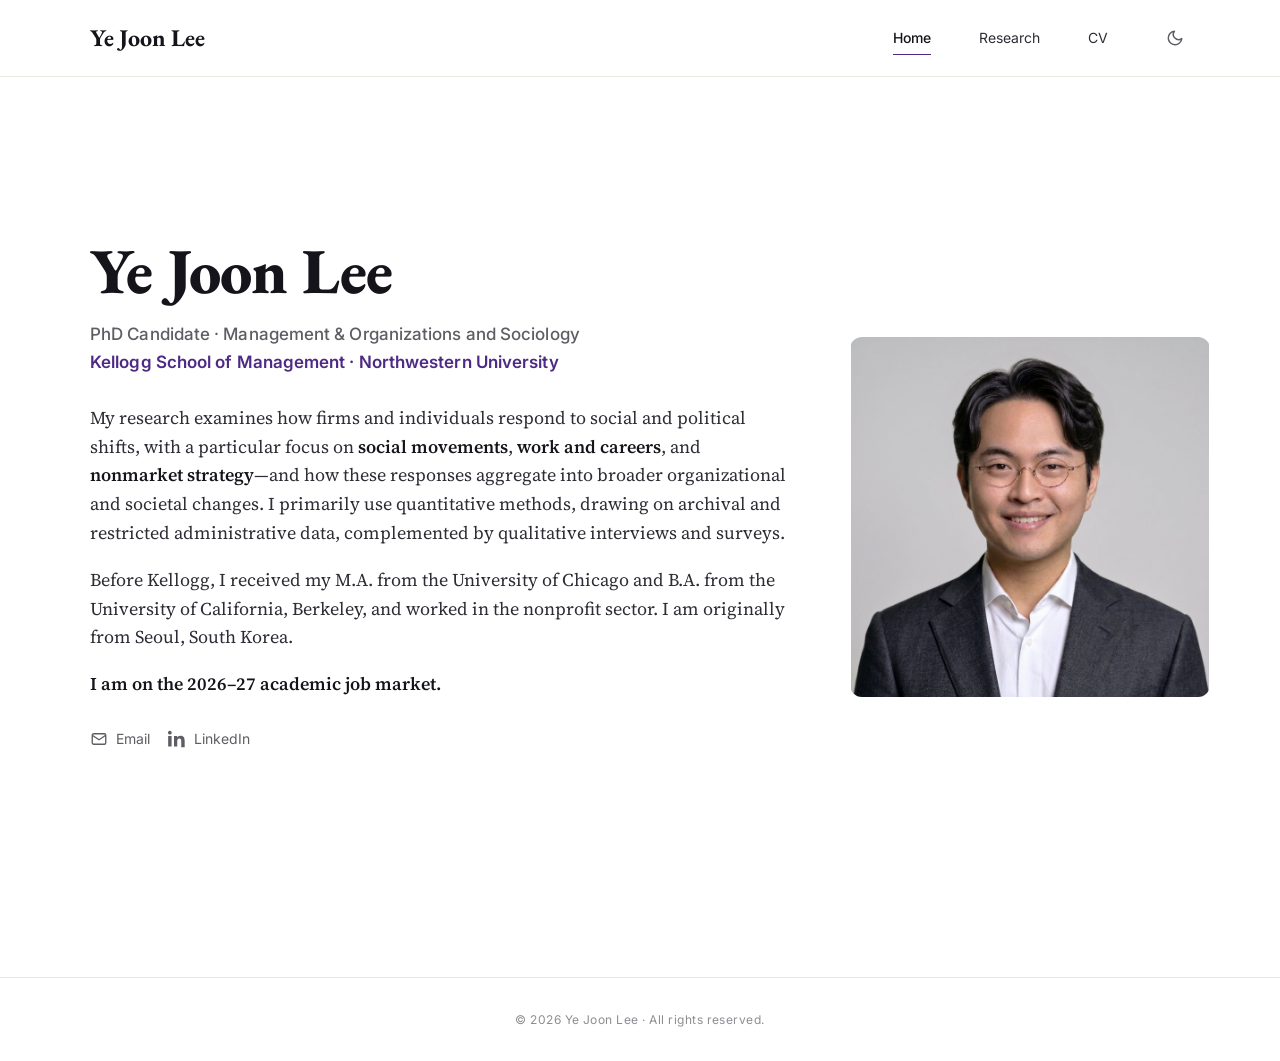
==== index.html @ 04015e17 "Add dark mode toggle; move CV to root as yejoon-lee_cv.pdf" ====
<!DOCTYPE html>
<html lang="en">
<head>
<meta charset="UTF-8">
<meta name="viewport" content="width=device-width, initial-scale=1">
<title>Ye Joon Lee — Kellogg School of Management</title>
<meta name="description" content="Ye Joon Lee — PhD Candidate in Management & Organizations and Sociology at the Kellogg School of Management, Northwestern University. Research on labor markets, social movements, organizations, and disability employment.">

<!-- Open Graph -->
<meta property="og:type" content="profile">
<meta property="og:title" content="Ye Joon Lee — Kellogg School of Management">
<meta property="og:description" content="PhD Candidate at Kellogg. Research on labor markets, social movements, organizations, and disability employment.">
<meta property="og:image" content="assets/portrait.jpg?v=6">
<meta name="twitter:card" content="summary_large_image">

<!-- Favicon -->
<link rel="icon" type="image/png" sizes="32x32" href="assets/favicon-32.png?v=1">
<link rel="icon" type="image/png" sizes="16x16" href="assets/favicon-16.png?v=1">
<link rel="apple-touch-icon" sizes="180x180" href="assets/apple-touch-icon.png?v=1">

<!-- Fonts -->
<link rel="preconnect" href="https://fonts.googleapis.com">
<link rel="preconnect" href="https://fonts.gstatic.com" crossorigin>
<link href="https://fonts.googleapis.com/css2?family=EB+Garamond:wght@500;600;700;800&family=Source+Serif+4:opsz,wght@8..60,400;8..60,500;8..60,600&family=Inter:wght@400;500;600&display=swap" rel="stylesheet">

<link rel="stylesheet" href="assets/site.css">

<script>
  (function() {
    const saved = localStorage.getItem('theme');
    const system = window.matchMedia('(prefers-color-scheme: dark)').matches;
    document.documentElement.setAttribute('data-theme', saved || (system ? 'dark' : 'light'));
    document.addEventListener('DOMContentLoaded', function() {
      const btn = document.querySelector('.theme-toggle');
      if (!btn) return;
      btn.addEventListener('click', function() {
        const cur = document.documentElement.getAttribute('data-theme');
        const next = cur === 'dark' ? 'light' : 'dark';
        document.documentElement.setAttribute('data-theme', next);
        localStorage.setItem('theme', next);
      });
    });
  })();
</script>
</head>
<body>

<nav class="site-nav" aria-label="Primary">
  <div class="inner">
    <a href="/" class="brand plain">
      <span class="brand-name">Ye Joon Lee</span>
    </a>
    <div class="links">
      <a href="/" aria-current="page">Home</a>
      <a href="research.html">Research</a>
      <a href="cv.html">CV</a>
      <button class="theme-toggle" aria-label="Toggle light/dark theme" type="button">
        <svg class="icon-moon" viewBox="0 0 24 24" fill="none" stroke="currentColor" stroke-width="2" stroke-linecap="round" stroke-linejoin="round"><path d="M21 12.79A9 9 0 1 1 11.21 3 7 7 0 0 0 21 12.79z"/></svg>
        <svg class="icon-sun" viewBox="0 0 24 24" fill="none" stroke="currentColor" stroke-width="2" stroke-linecap="round" stroke-linejoin="round"><circle cx="12" cy="12" r="4"/><path d="M12 2v2M12 20v2M4.93 4.93l1.41 1.41M17.66 17.66l1.41 1.41M2 12h2M20 12h2M4.93 19.07l1.41-1.41M17.66 6.34l1.41-1.41"/></svg>
      </button>
    </div>
  </div>
</nav>

<main>
  <div class="container-wide">

    <section class="hero">
      <div class="hero-text">
        <h1 class="hero-name">Ye Joon Lee</h1>
        <p class="hero-title">
          PhD Candidate · Management &amp; Organizations and Sociology<br>
          <span class="inst-accent">Kellogg School of Management · Northwestern University</span>
        </p>
        <p class="hero-bio">
          My research examines how firms and individuals respond to social and political shifts, with a particular focus on <strong>social movements</strong>, <strong>work and careers</strong>, and <strong>nonmarket strategy</strong>—and how these responses aggregate into broader organizational and societal changes. I primarily use quantitative methods, drawing on archival and restricted administrative data, complemented by qualitative interviews and surveys.
        </p>
        <p class="hero-bio">
          Before Kellogg, I received my M.A. from the University of Chicago and B.A. from the University of California, Berkeley, and worked in the nonprofit sector. I am originally from Seoul, South Korea.
        </p>
        <p class="hero-bio">
          <strong>I am on the 2026–27 academic job market.</strong>
        </p>

        <div class="socials">
          <a href="mailto:yejoon.lee@kellogg.northwestern.edu" aria-label="Email">
            <svg viewBox="0 0 24 24" fill="none" stroke="currentColor" stroke-width="1.8"><rect x="3" y="5" width="18" height="14" rx="2"></rect><path d="m3 7 9 6 9-6"></path></svg>
            Email
          </a>
          <a href="https://www.linkedin.com/in/yejoonlee0309/" target="_blank" rel="noopener" aria-label="LinkedIn">
            <svg viewBox="0 0 24 24" fill="currentColor"><path d="M4.98 3.5C4.98 4.88 3.87 6 2.5 6S0 4.88 0 3.5 1.12 1 2.5 1s2.48 1.12 2.48 2.5zM.22 8h4.56v14H.22V8zM8 8h4.37v1.92h.06c.61-1.15 2.1-2.36 4.32-2.36 4.62 0 5.47 3.04 5.47 7v8.44h-4.56v-7.49c0-1.78-.03-4.07-2.48-4.07-2.48 0-2.86 1.94-2.86 3.94V22H8V8z"></path></svg>
            LinkedIn
          </a>
        </div>
      </div>

      <div class="hero-portrait">
        <div class="frame" aria-label="Ye Joon Lee">
          <img src="assets/portrait.jpg?v=6" alt="Ye Joon Lee">
        </div>
      </div>
    </section>

  </div>
</main>

<footer class="page-footer">
  © 2026 Ye Joon Lee · All rights reserved.
</footer>

</body>
</html>
---- assets/site.css ----
/* ============================================================
   Ye Joon Lee — personal website
   ============================================================ */

:root {
  --bg: #ffffff;
  --bg-elev: #ffffff;
  --bg-muted: #f6f6f3;
  --fg: #15141a;
  --fg-soft: #2e2c34;
  --fg-muted: #5e5d63;
  --fg-faint: #8e8d92;
  --rule: #e9e9e3;
  --rule-strong: #d3d3cc;

  --accent: #4E2A84;       /* Northwestern purple */
  --accent-soft: #6b4aa3;
  --accent-ink: #3a1f63;
  --accent-tint: #efe8f5;

  --font-display: "EB Garamond", Georgia, serif;
  --font-body: "Source Serif 4", "Source Serif Pro", Georgia, "Times New Roman", serif;
  --font-sans: "Inter", -apple-system, BlinkMacSystemFont, "Segoe UI", sans-serif;
  --font-mono: "JetBrains Mono", ui-monospace, Menlo, monospace;

  --wide: 1100px;
  --mid: 880px;
  --narrow: 680px;
  --gutter: clamp(20px, 5vw, 56px);

  --t-fast: 120ms;
  --t-med: 220ms;
}

[data-theme="dark"] {
  --bg: #0f0f10;
  --bg-elev: #18181a;
  --bg-muted: #1d1d20;
  --fg: #ecebe5;
  --fg-soft: #c8c7c2;
  --fg-muted: #909094;
  --fg-faint: #6e6d72;
  --rule: #2a2a2c;
  --rule-strong: #3a3a3c;

  --accent: #b29ae0;
  --accent-soft: #c4abe9;
  --accent-ink: #d3bff0;
  --accent-tint: #2a1f3f;
}

html { color-scheme: light; }
html[data-theme="dark"] { color-scheme: dark; }

* { box-sizing: border-box; }
html { scroll-behavior: smooth; }
body {
  margin: 0;
  background: var(--bg);
  color: var(--fg);
  font-family: var(--font-body);
  font-size: 18px;
  line-height: 1.65;
  -webkit-font-smoothing: antialiased;
  text-rendering: optimizeLegibility;
}
@media (min-width: 720px) { body { font-size: 19px; } }
@media (min-width: 1000px) { body { font-size: 20px; } }

p { margin: 0 0 1em; text-wrap: pretty; }
a { color: var(--accent); text-decoration: none; }
a:hover { color: var(--accent-ink); text-decoration: underline; text-underline-offset: 3px; }
a.plain { color: inherit; }
a.plain:hover { color: var(--accent); text-decoration: none; }

em, i { font-style: italic; }
strong { font-weight: 600; color: var(--fg); }
hr { border: 0; border-top: 1px solid var(--rule); margin: 2.5rem 0; }

h1, h2, h3, h4 {
  font-family: var(--font-display);
  font-weight: 600;
  line-height: 1.15;
  color: var(--fg);
  margin: 0 0 0.6em;
  letter-spacing: -0.01em;
}

.eyebrow {
  font-family: var(--font-sans);
  font-size: 11px;
  font-weight: 500;
  letter-spacing: 0.14em;
  text-transform: uppercase;
  color: var(--fg-muted);
  margin: 0 0 14px;
}

/* ------------------------------------------------------------ NAV */
.site-nav {
  position: sticky; top: 0; z-index: 20;
  background: var(--bg);
  border-bottom: 1px solid var(--rule);
  padding: 0 var(--gutter);
}
.site-nav .inner {
  max-width: var(--wide);
  margin: 0 auto;
  padding: 18px 0;
  display: flex; align-items: center; justify-content: space-between; gap: 1.5rem;
}
.site-nav .brand {
  font-family: var(--font-display);
  font-size: 24px;
  font-weight: 700;
  letter-spacing: -0.01em;
  color: var(--fg);
  display: inline-flex; align-items: center; gap: 14px;
}
.site-nav .brand:hover { color: var(--fg); }
.site-nav .theme-toggle {
  background: none;
  border: none;
  padding: 6px;
  margin-left: 4px;
  cursor: pointer;
  color: var(--fg-muted);
  display: inline-flex;
  align-items: center;
  border-radius: 4px;
  transition: color var(--t-fast);
}
.site-nav .theme-toggle:hover { color: var(--accent); }
.site-nav .theme-toggle svg { width: 18px; height: 18px; }
.site-nav .theme-toggle .icon-sun { display: none; }
.site-nav .theme-toggle .icon-moon { display: block; }
html[data-theme="dark"] .site-nav .theme-toggle .icon-sun { display: block; }
html[data-theme="dark"] .site-nav .theme-toggle .icon-moon { display: none; }
.site-nav .links {
  display: flex; gap: clamp(1.6rem, 4vw, 3rem); align-items: center;
}
.site-nav .links a {
  font-family: var(--font-sans);
  font-size: 14px;
  font-weight: 400;
  color: var(--fg-soft);
  padding: 2px 0;
  position: relative;
}
.site-nav .links a:hover { color: var(--accent); text-decoration: none; }
.site-nav .links a[aria-current="page"] {
  color: var(--fg);
  font-weight: 500;
}
.site-nav .links a[aria-current="page"]::after {
  content: "";
  position: absolute; left: 0; right: 0; bottom: -4px;
  height: 1.5px; background: var(--accent);
}
@media (max-width: 520px) {
  .site-nav .inner { padding: 14px 0; }
  .site-nav .brand { font-size: 18px; }
  .site-nav .links { gap: 14px; }
  .site-nav .links a { font-size: 13px; }
}
@media (max-width: 640px) {
  .hero-name { font-size: 42px; }
  .hero { padding: 32px 0 32px; gap: 24px; }
  .hero-portrait { order: -1; max-width: 240px; justify-self: center; }
}

/* ------------------------------------------------------------ LAYOUT */
main { padding: 0 var(--gutter); }
.container-wide   { max-width: var(--wide);   margin: 0 auto; }
.container-mid    { max-width: var(--mid);    margin: 0 auto; }
.container-narrow { max-width: var(--narrow); margin: 0 auto; }

.section { margin: 40px 0; }
@media (min-width: 720px) { .section { margin: 56px 0; } }

/* ------------------------------------------------------------ HERO */
.hero {
  padding: 80px 0 40px;
  display: grid;
  grid-template-columns: 1fr;
  gap: 40px;
  align-items: center;
  min-height: calc(100vh - 160px);
}
.hero-text { max-width: 720px; }
.hero-name {
  font-family: var(--font-display);
  font-size: 64px;
  font-weight: 800;
  line-height: 1.02;
  letter-spacing: -0.015em;
  color: var(--fg);
  margin: 0 0 18px;
}
.hero-name .ee-small {
  font-size: 0.82em;
  font-weight: 700;
  letter-spacing: -0.005em;
}
.hero-title {
  font-family: var(--font-sans);
  font-size: 17px;
  font-weight: 500;
  letter-spacing: 0.005em;
  color: var(--fg-muted);
  line-height: 1.6;
  margin: 0 0 28px;
}
.hero-title .inst-accent { color: var(--accent); font-weight: 600; }
.hero-bio {
  font-family: var(--font-body);
  font-size: 18px;
  line-height: 1.6;
  color: var(--fg-soft);
  max-width: 80ch;
}

/* Portrait */
.hero-portrait {
  width: 100%;
  max-width: 360px;
  justify-self: start;
}
.hero-portrait .frame {
  aspect-ratio: 1/1;
  overflow: hidden;
  position: relative;
  border-radius: 12px;
}
.hero-portrait .frame img {
  width: 100%; height: 100%;
  object-fit: contain;
  display: block;
}

@media (min-width: 820px) {
  .hero {
    grid-template-columns: 1fr 360px;
    gap: 40px;
    padding: 80px 0 60px;
    min-height: calc(100vh - 80px);
  }
  .hero-portrait {
    width: 360px; max-width: 360px;
    justify-self: end;
    margin-top: 40px;
    margin-right: -20px;
  }
}

/* ------------------------------------------------------------ SOCIALS */
.socials {
  display: flex; gap: 18px; margin-top: 24px;
  font-family: var(--font-sans); font-size: 14px;
}
.socials a {
  color: var(--fg-muted);
  display: inline-flex; align-items: center; gap: 8px;
  padding: 4px 0;
  border-bottom: 1px solid transparent;
}
.socials a:hover { color: var(--accent); text-decoration: none; border-bottom-color: var(--accent); }
.socials svg { width: 18px; height: 18px; }

/* ------------------------------------------------------------ SECTION HEADERS */
.page-title {
  font-family: var(--font-display);
  font-size: clamp(40px, 5vw, 56px);
  font-weight: 600;
  letter-spacing: -0.015em;
  line-height: 1.1;
  color: var(--fg);
  margin: 0 0 18px;
}
.page-lead {
  font-family: var(--font-body);
  font-size: 19px;
  line-height: 1.55;
  color: var(--fg-soft);
  max-width: 100%;
  margin: 0;
}
.research-interests-label {
  font-family: var(--font-sans);
  font-size: 13px;
  font-weight: 600;
  letter-spacing: 0.16em;
  text-transform: uppercase;
  color: var(--accent);
  margin: 0 0 12px;
}
.research-interests {
  font-family: var(--font-body);
  font-size: 17px;
  color: var(--fg-soft);
  line-height: 1.6;
  margin: 0;
  max-width: 100%;
}
.section-head { margin-bottom: 16px; }
.section-head h2 {
  font-family: var(--font-sans);
  font-size: 16px;
  font-weight: 600;
  letter-spacing: 0.16em;
  text-transform: uppercase;
  color: var(--accent);
  margin: 0 0 12px;
}
.section-head p {
  color: var(--fg);
  max-width: 100%;
  margin: 0;
  font-size: 18px;
  line-height: 1.6;
}

/* ------------------------------------------------------------ NEWS LIST */
.news-list { list-style: none; padding: 0; margin: 0; }
.news-list li {
  display: grid;
  grid-template-columns: 1fr;
  gap: 4px 20px;
  padding: 18px 0;
  border-top: 1px solid var(--rule);
}
.news-list li:last-child { border-bottom: 1px solid var(--rule); }
.news-list .when {
  font-family: var(--font-sans);
  font-size: 12px; letter-spacing: 0.06em; text-transform: uppercase;
  color: var(--fg-muted);
}
.news-list .what {
  font-family: var(--font-body);
  font-size: 18px;
  color: var(--fg);
  line-height: 1.55;
}
@media (min-width: 640px) {
  .news-list li { grid-template-columns: 130px 1fr; gap: 20px; padding: 16px 0; align-items: baseline; }
  .news-list .when { padding-top: 3px; }
}

/* ------------------------------------------------------------ PAPERS */
.paper-group-heading {
  font-family: var(--font-display);
  font-size: clamp(20px, 2.2vw, 24px);
  font-weight: 400;
  letter-spacing: -0.005em;
  color: var(--fg-soft);
  margin: 48px 0 8px;
  padding-bottom: 10px;
  border-bottom: 1px solid var(--rule);
}
.paper-group-heading:first-of-type { margin-top: 0; }
.paper {
  padding: 22px 0;
  border-bottom: 1px solid var(--rule);
}
.paper-status-eyebrow {
  margin: 0 0 8px;
  display: flex;
  align-items: center;
  flex-wrap: wrap;
  gap: 10px;
}
.paper-status-eyebrow .badge {
  font-family: var(--font-sans);
  font-size: 12px;
  font-weight: 600;
  letter-spacing: 0.02em;
  text-transform: none;
  color: var(--accent);
  background: color-mix(in oklch, var(--accent) 8%, transparent);
  border: 1px solid color-mix(in oklch, var(--accent) 22%, transparent);
  padding: 3px 9px 2px;
  border-radius: 3px;
  line-height: 1.4;
}
.paper-status-eyebrow .badge.muted {
  color: var(--fg-muted);
  background: transparent;
  border-color: var(--rule-strong);
}
.paper-status-eyebrow .venue-inline {
  font-family: var(--font-sans);
  font-style: italic;
  font-weight: 500;
  font-size: 15px;
  color: var(--fg-muted);
  letter-spacing: 0.01em;
}
.paper-title {
  font-family: var(--font-display);
  font-size: clamp(20px, 2.2vw, 24px);
  font-weight: 600;
  line-height: 1.3;
  color: var(--fg-soft);
  margin: 0 0 6px;
}
.paper-authors {
  font-family: var(--font-sans);
  font-size: 15px;
  color: var(--fg-faint);
  margin: 0;
  line-height: 1.5;
}
.paper-authors strong { color: var(--fg-soft); font-weight: 600; }
.eq-note { color: var(--accent); font-weight: 600; }
.eq-note-label {
  font-size: 11px;
  font-weight: 400;
  color: var(--fg-muted);
  font-style: italic;
  margin-left: 4px;
}

/* ------------------------------------------------------------ CONTACT */
.contact-grid {
  display: grid;
  grid-template-columns: 1fr;
  gap: 18px;
  font-family: var(--font-sans);
  font-size: 14px;
}
@media (min-width: 640px) {
  .contact-grid { grid-template-columns: auto 1fr; column-gap: 40px; row-gap: 12px; }
}
.contact-grid .key {
  font-weight: 500;
  letter-spacing: 0.08em;
  text-transform: uppercase;
  font-size: 11px;
  color: var(--fg-muted);
  align-self: center;
}

/* Obfuscated email */
.obf-email {
  font-family: var(--font-mono);
  font-size: 0.95em;
  color: var(--fg);
  user-select: all;
}
.obf-email .obf-sep {
  color: var(--accent);
  font-weight: 500;
}

/* ------------------------------------------------------------ FOOTER */
.page-footer {
  border-top: 1px solid var(--rule);
  padding: 32px var(--gutter);
  margin-top: 80px;
  color: var(--fg-faint);
  font-family: var(--font-sans);
  font-size: 12px;
  letter-spacing: 0.04em;
  text-align: center;
}
.page-footer a { color: var(--fg-muted); }

/* ------------------------------------------------------------ PRINT */
@media print {
  .site-nav, .page-footer { display: none !important; }
  main { padding: 0; }
}
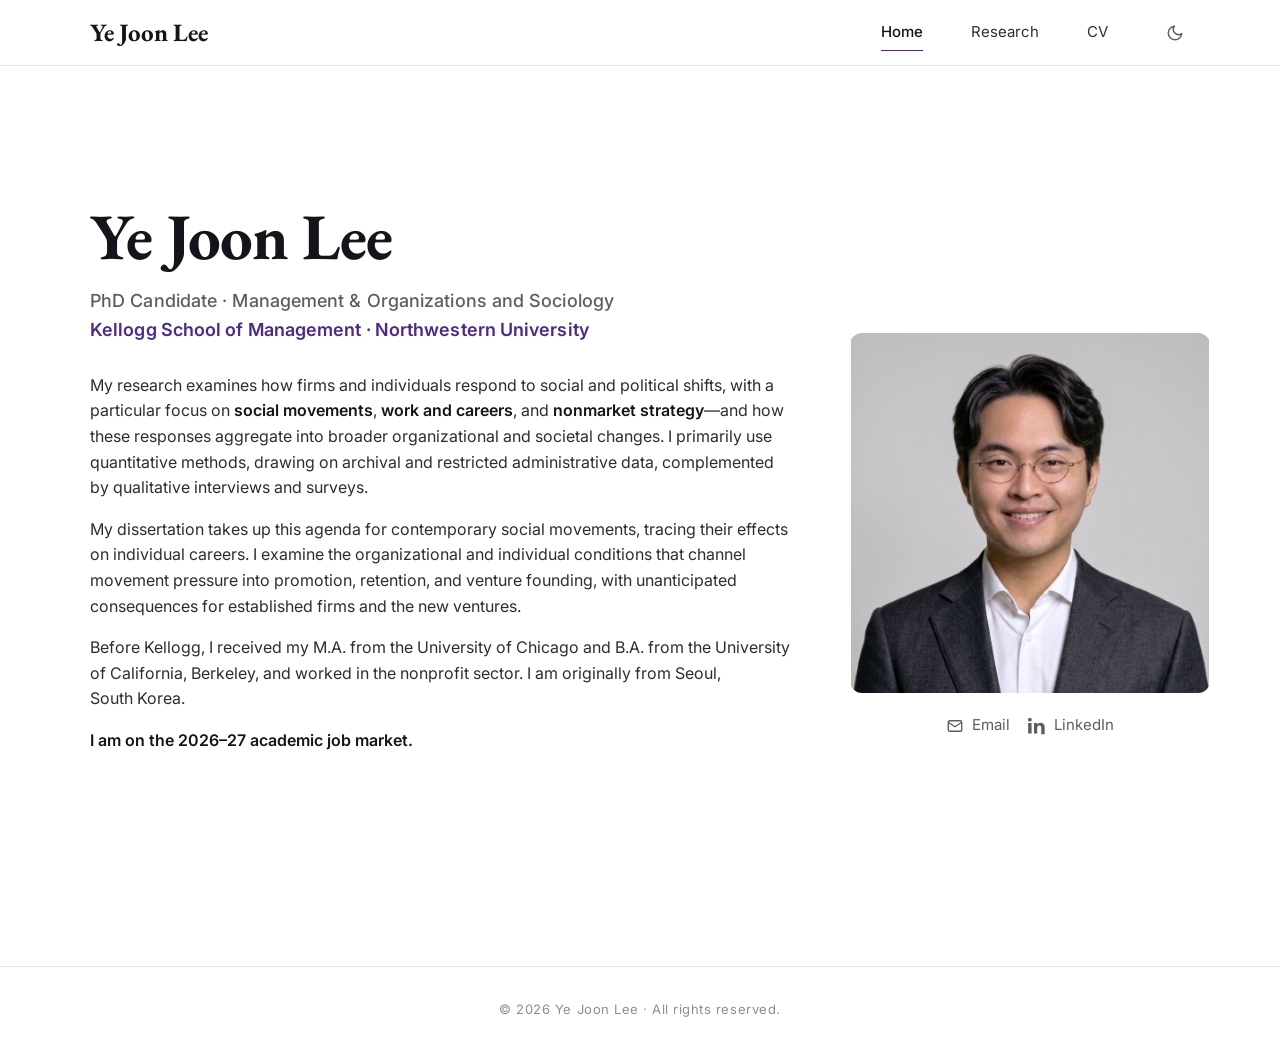
==== commit 4a58f4e9: "site: research page redesign, lighter home hero, larger type, new CV - Research: box-free hairline-d" ====
--- a/index.html
+++ b/index.html
@@ -3,14 +3,16 @@
 <head>
 <meta charset="UTF-8">
 <meta name="viewport" content="width=device-width, initial-scale=1">
-<title>Ye Joon Lee — Kellogg School of Management</title>
+<title>Ye Joon Lee</title>
 <meta name="description" content="Ye Joon Lee — PhD Candidate in Management & Organizations and Sociology at the Kellogg School of Management, Northwestern University. Research on labor markets, social movements, organizations, and disability employment.">
+<link rel="canonical" href="https://yejoonlee.com/">
 
 <!-- Open Graph -->
 <meta property="og:type" content="profile">
 <meta property="og:title" content="Ye Joon Lee — Kellogg School of Management">
 <meta property="og:description" content="PhD Candidate at Kellogg. Research on labor markets, social movements, organizations, and disability employment.">
-<meta property="og:image" content="assets/portrait.jpg?v=6">
+<meta property="og:url" content="https://yejoonlee.com/">
+<meta property="og:image" content="https://yejoonlee.com/assets/portrait.jpg?v=6">
 <meta name="twitter:card" content="summary_large_image">
 
 <!-- Favicon -->
@@ -28,8 +30,7 @@
 <script>
   (function() {
     const saved = localStorage.getItem('theme');
-    const system = window.matchMedia('(prefers-color-scheme: dark)').matches;
-    document.documentElement.setAttribute('data-theme', saved || (system ? 'dark' : 'light'));
+    document.documentElement.setAttribute('data-theme', saved || 'light');
     document.addEventListener('DOMContentLoaded', function() {
       const btn = document.querySelector('.theme-toggle');
       if (!btn) return;
@@ -76,12 +77,20 @@
           My research examines how firms and individuals respond to social and political shifts, with a particular focus on <strong>social movements</strong>, <strong>work and careers</strong>, and <strong>nonmarket strategy</strong>—and how these responses aggregate into broader organizational and societal changes. I primarily use quantitative methods, drawing on archival and restricted administrative data, complemented by qualitative interviews and surveys.
         </p>
         <p class="hero-bio">
+          My dissertation takes up this agenda for contemporary social movements, tracing their effects on individual careers. I examine the organizational and individual conditions that channel movement pressure into promotion, retention, and venture founding, with unanticipated consequences for established firms and the new ventures.
+        </p>
+        <p class="hero-bio">
           Before Kellogg, I received my M.A. from the University of Chicago and B.A. from the University of California, Berkeley, and worked in the nonprofit sector. I am originally from Seoul, South Korea.
         </p>
         <p class="hero-bio">
           <strong>I am on the 2026–27 academic job market.</strong>
         </p>
+      </div>
 
+      <div class="hero-portrait">
+        <div class="frame" aria-label="Ye Joon Lee">
+          <img src="assets/portrait.jpg?v=6" alt="Ye Joon Lee">
+        </div>
         <div class="socials">
           <a href="mailto:yejoon.lee@kellogg.northwestern.edu" aria-label="Email">
             <svg viewBox="0 0 24 24" fill="none" stroke="currentColor" stroke-width="1.8"><rect x="3" y="5" width="18" height="14" rx="2"></rect><path d="m3 7 9 6 9-6"></path></svg>
@@ -91,12 +100,6 @@
             <svg viewBox="0 0 24 24" fill="currentColor"><path d="M4.98 3.5C4.98 4.88 3.87 6 2.5 6S0 4.88 0 3.5 1.12 1 2.5 1s2.48 1.12 2.48 2.5zM.22 8h4.56v14H.22V8zM8 8h4.37v1.92h.06c.61-1.15 2.1-2.36 4.32-2.36 4.62 0 5.47 3.04 5.47 7v8.44h-4.56v-7.49c0-1.78-.03-4.07-2.48-4.07-2.48 0-2.86 1.94-2.86 3.94V22H8V8z"></path></svg>
             LinkedIn
           </a>
-        </div>
-      </div>
-
-      <div class="hero-portrait">
-        <div class="frame" aria-label="Ye Joon Lee">
-          <img src="assets/portrait.jpg?v=6" alt="Ye Joon Lee">
         </div>
       </div>
     </section>
--- a/assets/site.css
+++ b/assets/site.css
@@ -10,6 +10,7 @@
   --fg-soft: #2e2c34;
   --fg-muted: #5e5d63;
   --fg-faint: #8e8d92;
+  --author-self: #7d7c82;  /* coauthor gray, a touch darker — own-name byline */
   --rule: #e9e9e3;
   --rule-strong: #d3d3cc;
 
@@ -18,6 +19,8 @@
   --accent-ink: #3a1f63;
   --accent-tint: #efe8f5;
 
+  --cv-heading: #4f7c8d;   /* steel-teal — matches CV section headings */
+
   --font-display: "EB Garamond", Georgia, serif;
   --font-body: "Source Serif 4", "Source Serif Pro", Georgia, "Times New Roman", serif;
   --font-sans: "Inter", -apple-system, BlinkMacSystemFont, "Segoe UI", sans-serif;
@@ -33,20 +36,23 @@
 }
 
 [data-theme="dark"] {
-  --bg: #0f0f10;
-  --bg-elev: #18181a;
-  --bg-muted: #1d1d20;
-  --fg: #ecebe5;
-  --fg-soft: #c8c7c2;
-  --fg-muted: #909094;
-  --fg-faint: #6e6d72;
-  --rule: #2a2a2c;
-  --rule-strong: #3a3a3c;
+  --bg: #232328;
+  --bg-elev: #2c2c33;
+  --bg-muted: #2a2a30;
+  --fg: #edece6;
+  --fg-soft: #cfcec9;
+  --fg-muted: #989899;
+  --fg-faint: #76767a;
+  --author-self: #7e7e82;  /* coauthor gray, a touch brighter — own-name byline */
+  --rule: #3a3a40;
+  --rule-strong: #4a4a52;
 
   --accent: #b29ae0;
   --accent-soft: #c4abe9;
   --accent-ink: #d3bff0;
-  --accent-tint: #2a1f3f;
+  --accent-tint: #352a48;
+
+  --cv-heading: #7aaec0;   /* steel-teal, lightened for dark bg */
 }
 
 html { color-scheme: light; }
@@ -59,13 +65,13 @@
   background: var(--bg);
   color: var(--fg);
   font-family: var(--font-body);
-  font-size: 18px;
+  font-size: 19px;
   line-height: 1.65;
   -webkit-font-smoothing: antialiased;
   text-rendering: optimizeLegibility;
 }
-@media (min-width: 720px) { body { font-size: 19px; } }
-@media (min-width: 1000px) { body { font-size: 20px; } }
+@media (min-width: 720px) { body { font-size: 20px; } }
+@media (min-width: 1000px) { body { font-size: 21px; } }
 
 p { margin: 0 0 1em; text-wrap: pretty; }
 a { color: var(--accent); text-decoration: none; }
@@ -88,7 +94,7 @@
 
 .eyebrow {
   font-family: var(--font-sans);
-  font-size: 11px;
+  font-size: 12px;
   font-weight: 500;
   letter-spacing: 0.14em;
   text-transform: uppercase;
@@ -106,12 +112,12 @@
 .site-nav .inner {
   max-width: var(--wide);
   margin: 0 auto;
-  padding: 18px 0;
+  padding: 12px 0;
   display: flex; align-items: center; justify-content: space-between; gap: 1.5rem;
 }
 .site-nav .brand {
   font-family: var(--font-display);
-  font-size: 24px;
+  font-size: 25px;
   font-weight: 700;
   letter-spacing: -0.01em;
   color: var(--fg);
@@ -141,7 +147,7 @@
 }
 .site-nav .links a {
   font-family: var(--font-sans);
-  font-size: 14px;
+  font-size: 15px;
   font-weight: 400;
   color: var(--fg-soft);
   padding: 2px 0;
@@ -159,12 +165,12 @@
 }
 @media (max-width: 520px) {
   .site-nav .inner { padding: 14px 0; }
-  .site-nav .brand { font-size: 18px; }
+  .site-nav .brand { font-size: 19px; }
   .site-nav .links { gap: 14px; }
-  .site-nav .links a { font-size: 13px; }
+  .site-nav .links a { font-size: 14px; }
 }
 @media (max-width: 640px) {
-  .hero-name { font-size: 42px; }
+  .hero-name { font-size: 43px; }
   .hero { padding: 32px 0 32px; gap: 24px; }
   .hero-portrait { order: -1; max-width: 240px; justify-self: center; }
 }
@@ -190,8 +196,8 @@
 .hero-text { max-width: 720px; }
 .hero-name {
   font-family: var(--font-display);
-  font-size: 64px;
-  font-weight: 800;
+  font-size: 65px;
+  font-weight: 700;
   line-height: 1.02;
   letter-spacing: -0.015em;
   color: var(--fg);
@@ -204,7 +210,7 @@
 }
 .hero-title {
   font-family: var(--font-sans);
-  font-size: 17px;
+  font-size: 18px;
   font-weight: 500;
   letter-spacing: 0.005em;
   color: var(--fg-muted);
@@ -213,8 +219,8 @@
 }
 .hero-title .inst-accent { color: var(--accent); font-weight: 600; }
 .hero-bio {
-  font-family: var(--font-body);
-  font-size: 18px;
+  font-family: var(--font-sans);
+  font-size: 16px;
   line-height: 1.6;
   color: var(--fg-soft);
   max-width: 80ch;
@@ -226,6 +232,7 @@
   max-width: 360px;
   justify-self: start;
 }
+.hero-portrait .socials { justify-content: center; margin-top: 16px; }
 .hero-portrait .frame {
   aspect-ratio: 1/1;
   overflow: hidden;
@@ -248,7 +255,7 @@
   .hero-portrait {
     width: 360px; max-width: 360px;
     justify-self: end;
-    margin-top: 40px;
+    margin-top: 104px;
     margin-right: -20px;
   }
 }
@@ -256,7 +263,7 @@
 /* ------------------------------------------------------------ SOCIALS */
 .socials {
   display: flex; gap: 18px; margin-top: 24px;
-  font-family: var(--font-sans); font-size: 14px;
+  font-family: var(--font-sans); font-size: 15px;
 }
 .socials a {
   color: var(--fg-muted);
@@ -270,7 +277,7 @@
 /* ------------------------------------------------------------ SECTION HEADERS */
 .page-title {
   font-family: var(--font-display);
-  font-size: clamp(40px, 5vw, 56px);
+  font-size: clamp(41px, 5vw, 57px);
   font-weight: 600;
   letter-spacing: -0.015em;
   line-height: 1.1;
@@ -279,7 +286,7 @@
 }
 .page-lead {
   font-family: var(--font-body);
-  font-size: 19px;
+  font-size: 20px;
   line-height: 1.55;
   color: var(--fg-soft);
   max-width: 100%;
@@ -287,7 +294,7 @@
 }
 .research-interests-label {
   font-family: var(--font-sans);
-  font-size: 13px;
+  font-size: 14px;
   font-weight: 600;
   letter-spacing: 0.16em;
   text-transform: uppercase;
@@ -296,7 +303,7 @@
 }
 .research-interests {
   font-family: var(--font-body);
-  font-size: 17px;
+  font-size: 18px;
   color: var(--fg-soft);
   line-height: 1.6;
   margin: 0;
@@ -305,18 +312,19 @@
 .section-head { margin-bottom: 16px; }
 .section-head h2 {
   font-family: var(--font-sans);
-  font-size: 16px;
+  font-size: 17px;
   font-weight: 600;
   letter-spacing: 0.16em;
   text-transform: uppercase;
   color: var(--accent);
-  margin: 0 0 12px;
+  margin: 0 0 20px;
 }
 .section-head p {
+  font-family: var(--font-sans);
   color: var(--fg);
   max-width: 100%;
   margin: 0;
-  font-size: 18px;
+  font-size: 16px;
   line-height: 1.6;
 }
 
@@ -332,12 +340,12 @@
 .news-list li:last-child { border-bottom: 1px solid var(--rule); }
 .news-list .when {
   font-family: var(--font-sans);
-  font-size: 12px; letter-spacing: 0.06em; text-transform: uppercase;
+  font-size: 13px; letter-spacing: 0.06em; text-transform: uppercase;
   color: var(--fg-muted);
 }
 .news-list .what {
   font-family: var(--font-body);
-  font-size: 18px;
+  font-size: 19px;
   color: var(--fg);
   line-height: 1.55;
 }
@@ -346,79 +354,75 @@
   .news-list .when { padding-top: 3px; }
 }
 
+.research-line {
+  padding-left: 3em;
+  text-indent: -1.5em;
+  margin: 0 0 0.5em;
+}
+.research-line:last-of-type { margin-bottom: 1em; }
+
 /* ------------------------------------------------------------ PAPERS */
 .paper-group-heading {
-  font-family: var(--font-display);
-  font-size: clamp(20px, 2.2vw, 24px);
-  font-weight: 400;
-  letter-spacing: -0.005em;
-  color: var(--fg-soft);
-  margin: 48px 0 8px;
-  padding-bottom: 10px;
-  border-bottom: 1px solid var(--rule);
+  font-family: var(--font-sans);
+  font-size: 17px;
+  font-weight: 600;
+  letter-spacing: 0.16em;
+  text-transform: uppercase;
+  color: var(--cv-heading);
+  margin: 48px 0 14px;
 }
 .paper-group-heading:first-of-type { margin-top: 0; }
-.paper {
-  padding: 22px 0;
-  border-bottom: 1px solid var(--rule);
-}
-.paper-status-eyebrow {
-  margin: 0 0 8px;
+/* Box-free paper list with a thin left rule per entry. Status above the title:
+   "R&R at <venue>", quiet; one notch-smaller, semibold title; First-Last names. */
+.papers { list-style: none; padding: 0; margin: 0; }
+.papers > li {
+  padding: 11px 0;
+  border-top: 1px solid var(--rule);
   display: flex;
-  align-items: center;
-  flex-wrap: wrap;
-  gap: 10px;
-}
-.paper-status-eyebrow .badge {
-  font-family: var(--font-sans);
-  font-size: 12px;
-  font-weight: 600;
-  letter-spacing: 0.02em;
-  text-transform: none;
-  color: var(--accent);
-  background: color-mix(in oklch, var(--accent) 8%, transparent);
-  border: 1px solid color-mix(in oklch, var(--accent) 22%, transparent);
-  padding: 3px 9px 2px;
-  border-radius: 3px;
-  line-height: 1.4;
-}
-.paper-status-eyebrow .badge.muted {
-  color: var(--fg-muted);
-  background: transparent;
-  border-color: var(--rule-strong);
-}
-.paper-status-eyebrow .venue-inline {
-  font-family: var(--font-sans);
-  font-style: italic;
-  font-weight: 500;
-  font-size: 15px;
-  color: var(--fg-muted);
-  letter-spacing: 0.01em;
-}
-.paper-title {
-  font-family: var(--font-display);
-  font-size: clamp(20px, 2.2vw, 24px);
+  flex-direction: column;
+  gap: 3px;
+}
+.papers > li:first-child { border-top: none; padding-top: 0; }
+.papers > li:last-child { padding-bottom: 0; }
+/* Whole status line italic, one size + one color. */
+.p-status { font-family: var(--font-sans); font-size: 14.5px; font-style: italic; color: var(--fg-muted); margin: 0; }
+.p-status .st,
+.p-status .conj,
+.p-status .vn { font-style: italic; font-weight: 400; color: inherit; }
+.p-title {
+  font-family: var(--font-sans);
+  font-size: 16px;
   font-weight: 600;
   line-height: 1.3;
   color: var(--fg-soft);
-  margin: 0 0 6px;
-}
-.paper-authors {
-  font-family: var(--font-sans);
-  font-size: 15px;
-  color: var(--fg-faint);
+  margin: 0;
+}
+.p-auth {
+  font-family: var(--font-sans);
+  font-size: 14px;
+  color: var(--fg-soft);
   margin: 0;
   line-height: 1.5;
 }
-.paper-authors strong { color: var(--fg-soft); font-weight: 600; }
+.p-auth .me { color: var(--fg); font-weight: 400; }
 .eq-note { color: var(--accent); font-weight: 600; }
 .eq-note-label {
-  font-size: 11px;
+  font-size: 12px;
   font-weight: 400;
   color: var(--fg-muted);
   font-style: italic;
   margin-left: 4px;
 }
+.p-note {
+  font-family: var(--font-sans);
+  font-size: 14px;
+  font-style: italic;
+  color: var(--fg-muted);
+  margin: -1px 0 0;
+  padding-left: 26px;
+  line-height: 1.5;
+}
+.p-note::before { content: "– "; margin-left: -14px; font-style: normal; color: var(--fg-faint); }
 
 /* ------------------------------------------------------------ CONTACT */
 .contact-grid {
@@ -426,7 +430,7 @@
   grid-template-columns: 1fr;
   gap: 18px;
   font-family: var(--font-sans);
-  font-size: 14px;
+  font-size: 15px;
 }
 @media (min-width: 640px) {
   .contact-grid { grid-template-columns: auto 1fr; column-gap: 40px; row-gap: 12px; }
@@ -435,7 +439,7 @@
   font-weight: 500;
   letter-spacing: 0.08em;
   text-transform: uppercase;
-  font-size: 11px;
+  font-size: 12px;
   color: var(--fg-muted);
   align-self: center;
 }
@@ -459,7 +463,7 @@
   margin-top: 80px;
   color: var(--fg-faint);
   font-family: var(--font-sans);
-  font-size: 12px;
+  font-size: 13px;
   letter-spacing: 0.04em;
   text-align: center;
 }
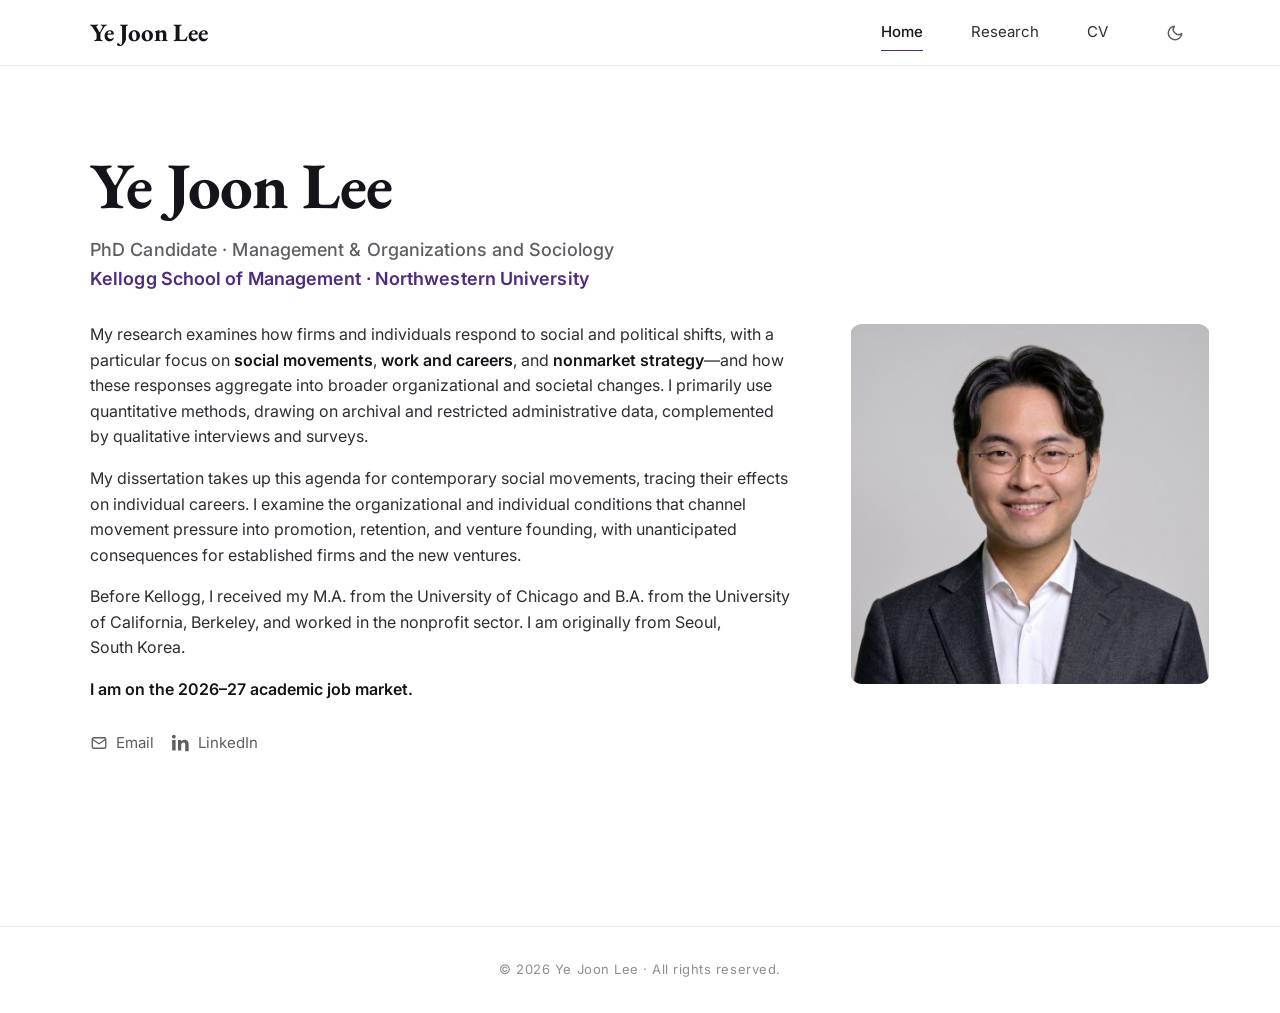
==== commit 56ef1a0f: "home: restore left-aligned socials + original portrait layout; tune hero position Reverts the portra" ====
--- a/index.html
+++ b/index.html
@@ -85,12 +85,7 @@
         <p class="hero-bio">
           <strong>I am on the 2026–27 academic job market.</strong>
         </p>
-      </div>
 
-      <div class="hero-portrait">
-        <div class="frame" aria-label="Ye Joon Lee">
-          <img src="assets/portrait.jpg?v=6" alt="Ye Joon Lee">
-        </div>
         <div class="socials">
           <a href="mailto:yejoon.lee@kellogg.northwestern.edu" aria-label="Email">
             <svg viewBox="0 0 24 24" fill="none" stroke="currentColor" stroke-width="1.8"><rect x="3" y="5" width="18" height="14" rx="2"></rect><path d="m3 7 9 6 9-6"></path></svg>
@@ -100,6 +95,12 @@
             <svg viewBox="0 0 24 24" fill="currentColor"><path d="M4.98 3.5C4.98 4.88 3.87 6 2.5 6S0 4.88 0 3.5 1.12 1 2.5 1s2.48 1.12 2.48 2.5zM.22 8h4.56v14H.22V8zM8 8h4.37v1.92h.06c.61-1.15 2.1-2.36 4.32-2.36 4.62 0 5.47 3.04 5.47 7v8.44h-4.56v-7.49c0-1.78-.03-4.07-2.48-4.07-2.48 0-2.86 1.94-2.86 3.94V22H8V8z"></path></svg>
             LinkedIn
           </a>
+        </div>
+      </div>
+
+      <div class="hero-portrait">
+        <div class="frame" aria-label="Ye Joon Lee">
+          <img src="assets/portrait.jpg?v=6" alt="Ye Joon Lee">
         </div>
       </div>
     </section>
--- a/assets/site.css
+++ b/assets/site.css
@@ -186,12 +186,12 @@
 
 /* ------------------------------------------------------------ HERO */
 .hero {
-  padding: 80px 0 40px;
+  padding: 60px 0 40px;
   display: grid;
   grid-template-columns: 1fr;
   gap: 40px;
   align-items: center;
-  min-height: calc(100vh - 160px);
+  min-height: calc(100vh - 200px);
 }
 .hero-text { max-width: 720px; }
 .hero-name {
@@ -232,7 +232,6 @@
   max-width: 360px;
   justify-self: start;
 }
-.hero-portrait .socials { justify-content: center; margin-top: 16px; }
 .hero-portrait .frame {
   aspect-ratio: 1/1;
   overflow: hidden;
@@ -249,13 +248,13 @@
   .hero {
     grid-template-columns: 1fr 360px;
     gap: 40px;
-    padding: 80px 0 60px;
-    min-height: calc(100vh - 80px);
+    padding: 60px 0 60px;
+    min-height: calc(100vh - 120px);
   }
   .hero-portrait {
     width: 360px; max-width: 360px;
     justify-self: end;
-    margin-top: 104px;
+    margin-top: 96px;
     margin-right: -20px;
   }
 }
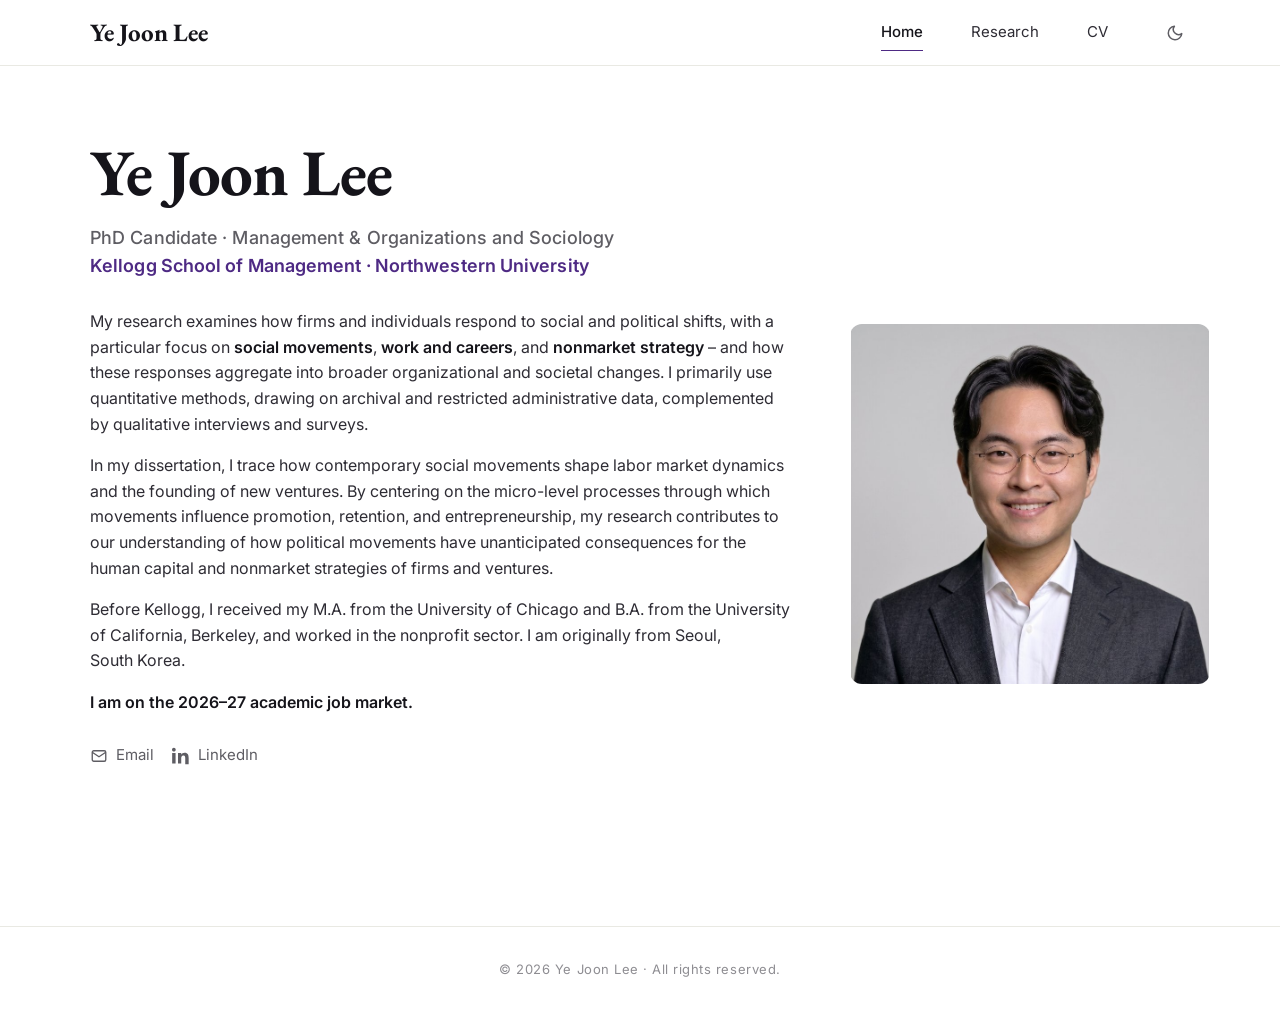
==== commit 437aad04: "home: rewrite dissertation paragraph; spaced en dash in para 1 Co-Authored-By: Claude Opus 4.8 (1M c" ====
--- a/index.html
+++ b/index.html
@@ -74,10 +74,10 @@
           <span class="inst-accent">Kellogg School of Management · Northwestern University</span>
         </p>
         <p class="hero-bio">
-          My research examines how firms and individuals respond to social and political shifts, with a particular focus on <strong>social movements</strong>, <strong>work and careers</strong>, and <strong>nonmarket strategy</strong>—and how these responses aggregate into broader organizational and societal changes. I primarily use quantitative methods, drawing on archival and restricted administrative data, complemented by qualitative interviews and surveys.
+          My research examines how firms and individuals respond to social and political shifts, with a particular focus on <strong>social movements</strong>, <strong>work and careers</strong>, and <strong>nonmarket strategy</strong> – and how these responses aggregate into broader organizational and societal changes. I primarily use quantitative methods, drawing on archival and restricted administrative data, complemented by qualitative interviews and surveys.
         </p>
         <p class="hero-bio">
-          My dissertation takes up this agenda for contemporary social movements, tracing their effects on individual careers. I examine the organizational and individual conditions that channel movement pressure into promotion, retention, and venture founding, with unanticipated consequences for established firms and the new ventures.
+          In my dissertation, I trace how contemporary social movements shape labor market dynamics and the founding of new ventures. By centering on the micro-level processes through which movements influence promotion, retention, and entrepreneurship, my research contributes to our understanding of how political movements have unanticipated consequences for the human capital and nonmarket strategies of firms and ventures.
         </p>
         <p class="hero-bio">
           Before Kellogg, I received my M.A. from the University of Chicago and B.A. from the University of California, Berkeley, and worked in the nonprofit sector. I am originally from Seoul, South Korea.
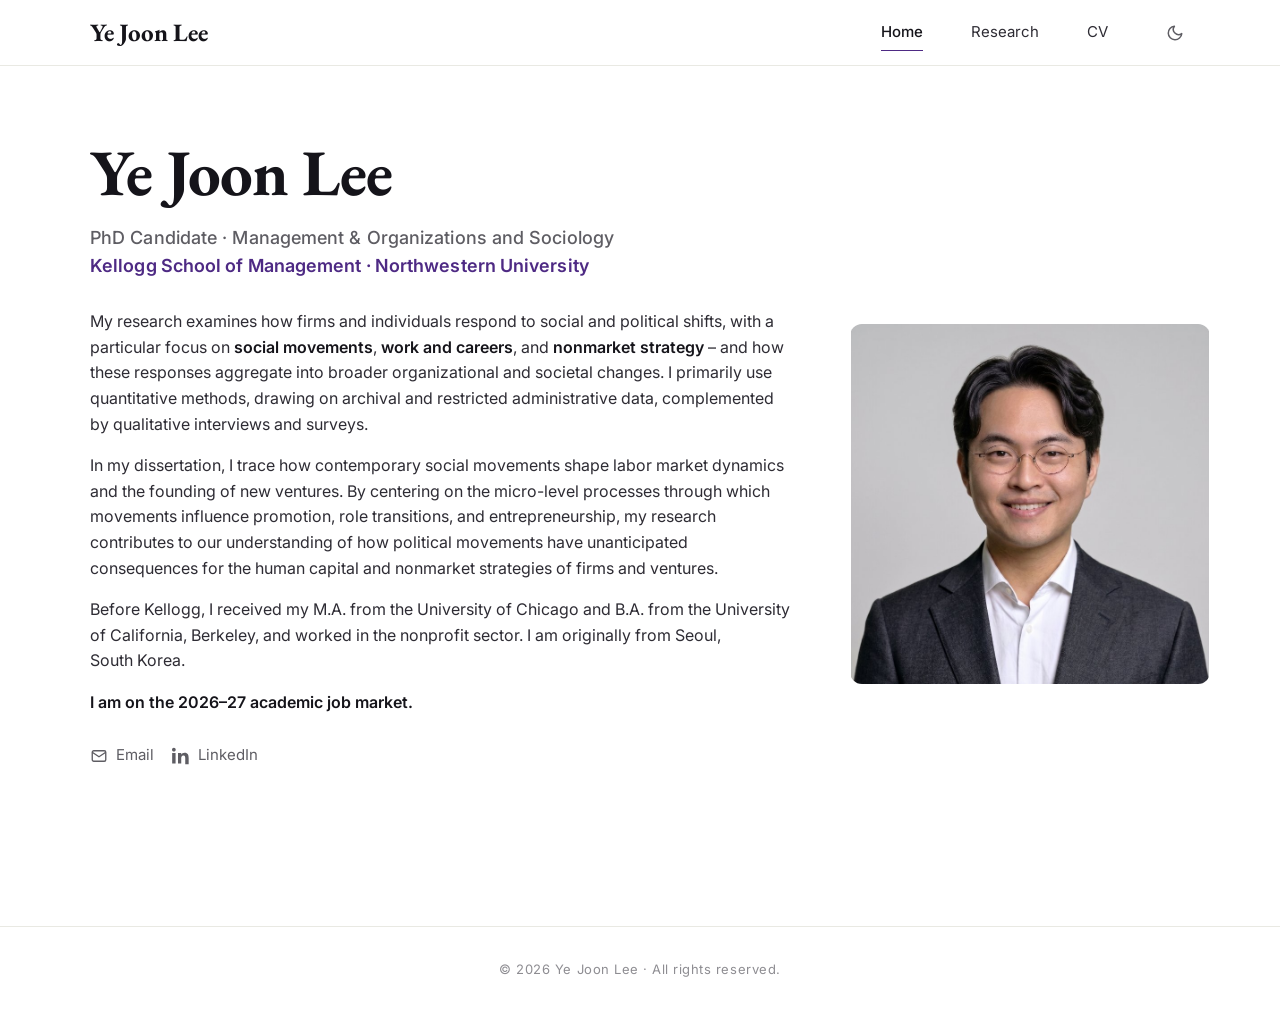
==== commit 111066d7: "pages: research pipeline merge per cv 2607, intro stream edits, www URLs - research: one 'Selected W" ====
--- a/index.html
+++ b/index.html
@@ -5,14 +5,14 @@
 <meta name="viewport" content="width=device-width, initial-scale=1">
 <title>Ye Joon Lee</title>
 <meta name="description" content="Ye Joon Lee — PhD Candidate in Management & Organizations and Sociology at the Kellogg School of Management, Northwestern University. Research on labor markets, social movements, organizations, and disability employment.">
-<link rel="canonical" href="https://yejoonlee.com/">
+<link rel="canonical" href="https://www.yejoonlee.com/">
 
 <!-- Open Graph -->
 <meta property="og:type" content="profile">
 <meta property="og:title" content="Ye Joon Lee — Kellogg School of Management">
 <meta property="og:description" content="PhD Candidate at Kellogg. Research on labor markets, social movements, organizations, and disability employment.">
-<meta property="og:url" content="https://yejoonlee.com/">
-<meta property="og:image" content="https://yejoonlee.com/assets/portrait.jpg?v=6">
+<meta property="og:url" content="https://www.yejoonlee.com/">
+<meta property="og:image" content="https://www.yejoonlee.com/assets/portrait.jpg?v=6">
 <meta name="twitter:card" content="summary_large_image">
 
 <!-- Favicon -->
@@ -25,7 +25,7 @@
 <link rel="preconnect" href="https://fonts.gstatic.com" crossorigin>
 <link href="https://fonts.googleapis.com/css2?family=EB+Garamond:wght@500;600;700;800&family=Source+Serif+4:opsz,wght@8..60,400;8..60,500;8..60,600&family=Inter:wght@400;500;600&display=swap" rel="stylesheet">
 
-<link rel="stylesheet" href="assets/site.css">
+<link rel="stylesheet" href="assets/site.css?v=2">
 
 <script>
   (function() {
@@ -77,7 +77,7 @@
           My research examines how firms and individuals respond to social and political shifts, with a particular focus on <strong>social movements</strong>, <strong>work and careers</strong>, and <strong>nonmarket strategy</strong> – and how these responses aggregate into broader organizational and societal changes. I primarily use quantitative methods, drawing on archival and restricted administrative data, complemented by qualitative interviews and surveys.
         </p>
         <p class="hero-bio">
-          In my dissertation, I trace how contemporary social movements shape labor market dynamics and the founding of new ventures. By centering on the micro-level processes through which movements influence promotion, retention, and entrepreneurship, my research contributes to our understanding of how political movements have unanticipated consequences for the human capital and nonmarket strategies of firms and ventures.
+          In my dissertation, I trace how contemporary social movements shape labor market dynamics and the founding of new ventures. By centering on the micro-level processes through which movements influence promotion, role transitions, and entrepreneurship, my research contributes to our understanding of how political movements have unanticipated consequences for the human capital and nonmarket strategies of firms and ventures.
         </p>
         <p class="hero-bio">
           Before Kellogg, I received my M.A. from the University of Chicago and B.A. from the University of California, Berkeley, and worked in the nonprofit sector. I am originally from Seoul, South Korea.
--- a/assets/site.css
+++ b/assets/site.css
@@ -353,12 +353,10 @@
   .news-list .when { padding-top: 3px; }
 }
 
-.research-line {
-  padding-left: 3em;
-  text-indent: -1.5em;
-  margin: 0 0 0.5em;
-}
-.research-line:last-of-type { margin-bottom: 1em; }
+.section-head .research-line { margin: 0 0 0.45em; padding-left: 1.6em; }
+/* empty line before the first stream and after the last */
+.section-head p:not(.research-line) + .research-line { margin-top: 1em; }
+.section-head .research-line:has(+ p:not(.research-line)) { margin-bottom: 1em; }
 
 /* ------------------------------------------------------------ PAPERS */
 .paper-group-heading {
